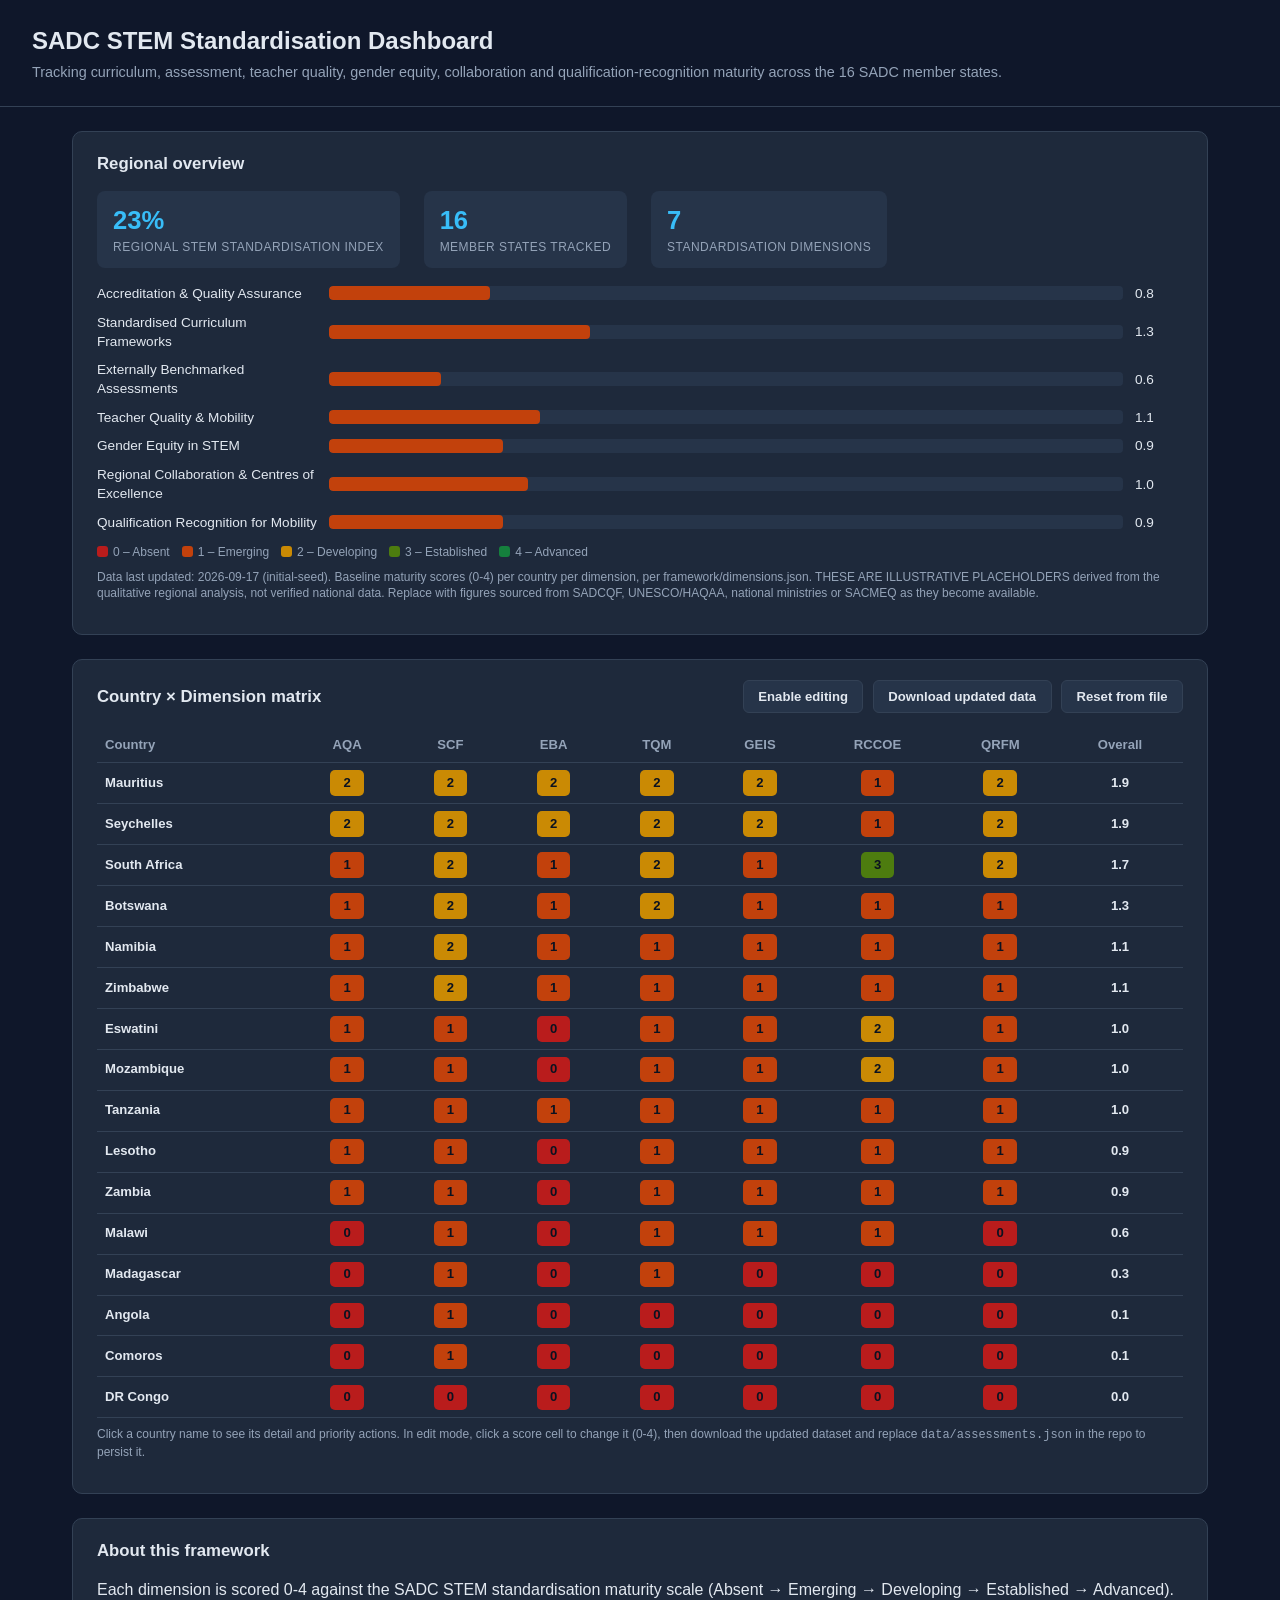
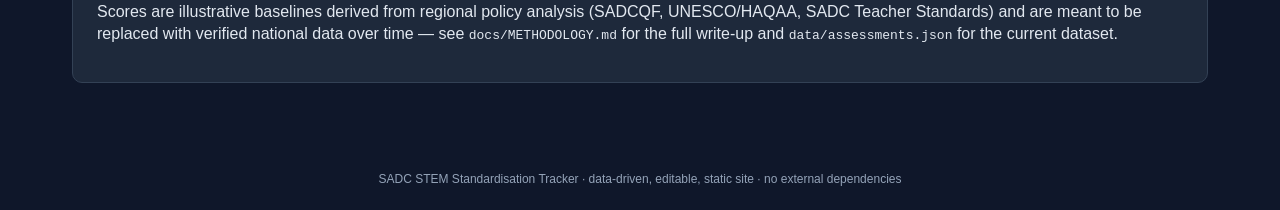
==== sadc-stem-standardisation/webapp/index.html @ d544bf15 "Add SADC STEM standardisation tracker with editable dashboard Turns the SADC STEM standardisation an" ====
<!DOCTYPE html>
<html lang="en">
<head>
<meta charset="UTF-8" />
<meta name="viewport" content="width=device-width, initial-scale=1.0" />
<title>SADC STEM Standardisation Dashboard</title>
<link rel="stylesheet" href="style.css" />
</head>
<body>
<header>
  <h1>SADC STEM Standardisation Dashboard</h1>
  <p>Tracking curriculum, assessment, teacher quality, gender equity, collaboration and qualification-recognition maturity across the 16 SADC member states.</p>
</header>

<main>
  <section class="panel">
    <h2>Regional overview</h2>
    <div class="stat-row" id="stat-row"></div>
    <div id="regional-chart"></div>
    <div class="legend" id="legend"></div>
    <p class="meta-note" id="meta-note"></p>
  </section>

  <section class="panel">
    <h2>
      Country &times; Dimension matrix
      <span class="controls">
        <button class="secondary" id="edit-toggle">Enable editing</button>
        <button class="secondary" id="download-btn">Download updated data</button>
        <button class="secondary" id="reset-btn">Reset from file</button>
      </span>
    </h2>
    <table id="matrix">
      <thead><tr id="matrix-head"></tr></thead>
      <tbody id="matrix-body"></tbody>
    </table>
    <p class="meta-note">Click a country name to see its detail and priority actions. In edit mode, click a score cell to change it (0-4), then download the updated dataset and replace <code>data/assessments.json</code> in the repo to persist it.</p>
  </section>

  <section class="panel" id="detail-panel">
    <h2 id="detail-title">Country detail</h2>
    <div class="detail-grid" id="detail-grid"></div>
    <h2 style="margin-top:1rem;">Priority actions (weakest dimensions)</h2>
    <ul class="actions-list" id="detail-actions"></ul>
  </section>

  <section class="panel">
    <h2>About this framework</h2>
    <p>Each dimension is scored 0-4 against the SADC STEM standardisation maturity scale (Absent &rarr; Emerging &rarr; Developing &rarr; Established &rarr; Advanced). Scores are illustrative baselines derived from regional policy analysis (SADCQF, UNESCO/HAQAA, SADC Teacher Standards) and are meant to be replaced with verified national data over time &mdash; see <code>docs/METHODOLOGY.md</code> for the full write-up and <code>data/assessments.json</code> for the current dataset.</p>
  </section>
</main>

<footer>SADC STEM Standardisation Tracker &middot; data-driven, editable, static site &middot; no external dependencies</footer>

<script src="app.js"></script>
</body>
</html>
---- sadc-stem-standardisation/webapp/style.css ----
:root {
  --bg: #0f172a;
  --panel: #1e293b;
  --panel-alt: #263449;
  --text: #e2e8f0;
  --text-dim: #94a3b8;
  --border: #334155;
  --accent: #38bdf8;
}

* { box-sizing: border-box; }

body {
  margin: 0;
  font-family: -apple-system, BlinkMacSystemFont, "Segoe UI", Roboto, sans-serif;
  background: var(--bg);
  color: var(--text);
  line-height: 1.4;
}

header {
  padding: 1.5rem 2rem;
  border-bottom: 1px solid var(--border);
}

header h1 { margin: 0 0 0.25rem; font-size: 1.5rem; }
header p { margin: 0; color: var(--text-dim); font-size: 0.9rem; }

main {
  max-width: 1200px;
  margin: 0 auto;
  padding: 1.5rem 2rem 4rem;
  display: grid;
  gap: 1.5rem;
}

.panel {
  background: var(--panel);
  border: 1px solid var(--border);
  border-radius: 10px;
  padding: 1.25rem 1.5rem;
}

.panel h2 {
  margin: 0 0 1rem;
  font-size: 1.05rem;
  display: flex;
  align-items: center;
  justify-content: space-between;
  gap: 1rem;
}

.stat-row {
  display: flex;
  gap: 1.5rem;
  flex-wrap: wrap;
  margin-bottom: 1rem;
}

.stat {
  background: var(--panel-alt);
  border-radius: 8px;
  padding: 0.75rem 1rem;
  min-width: 160px;
}

.stat .value { font-size: 1.6rem; font-weight: 700; color: var(--accent); }
.stat .label { font-size: 0.75rem; color: var(--text-dim); text-transform: uppercase; letter-spacing: 0.04em; }

.bar-row {
  display: grid;
  grid-template-columns: 220px 1fr 3rem;
  align-items: center;
  gap: 0.75rem;
  margin-bottom: 0.6rem;
  font-size: 0.85rem;
}

.bar-track {
  background: var(--panel-alt);
  border-radius: 4px;
  overflow: hidden;
  height: 14px;
}

.bar-fill { height: 100%; border-radius: 4px; }

table { width: 100%; border-collapse: collapse; font-size: 0.82rem; }
th, td { padding: 0.45rem 0.5rem; text-align: center; border-bottom: 1px solid var(--border); }
th { color: var(--text-dim); font-weight: 600; cursor: pointer; user-select: none; white-space: nowrap; }
th:first-child, td:first-child { text-align: left; cursor: pointer; }
td:first-child { font-weight: 600; }
tbody tr:hover { background: var(--panel-alt); }

.cell {
  display: inline-flex;
  align-items: center;
  justify-content: center;
  width: 2.1rem;
  height: 1.6rem;
  border-radius: 5px;
  font-weight: 700;
  color: #0b1220;
}

.cell input {
  width: 2.1rem;
  height: 1.6rem;
  border: none;
  border-radius: 5px;
  text-align: center;
  font-weight: 700;
  color: #0b1220;
}

.legend { display: flex; gap: 0.75rem; flex-wrap: wrap; font-size: 0.75rem; color: var(--text-dim); margin-top: 0.75rem; }
.legend span.swatch { display: inline-block; width: 0.7rem; height: 0.7rem; border-radius: 3px; margin-right: 0.3rem; vertical-align: -1px; }

.controls { display: flex; gap: 0.6rem; flex-wrap: wrap; }
button {
  background: var(--accent);
  color: #06202f;
  border: none;
  padding: 0.5rem 0.9rem;
  border-radius: 6px;
  font-weight: 600;
  cursor: pointer;
  font-size: 0.82rem;
}
button.secondary { background: var(--panel-alt); color: var(--text); border: 1px solid var(--border); }

#detail-panel { display: none; }
#detail-panel.active { display: block; }

.detail-grid { display: grid; grid-template-columns: repeat(auto-fit, minmax(220px, 1fr)); gap: 0.75rem; margin-bottom: 1rem; }
.detail-card { background: var(--panel-alt); border-radius: 8px; padding: 0.75rem; }
.detail-card .dim-name { font-size: 0.8rem; color: var(--text-dim); margin-bottom: 0.25rem; }
.detail-card .dim-score { font-size: 1.1rem; font-weight: 700; }

.actions-list { list-style: none; padding: 0; margin: 0; }
.actions-list li { background: var(--panel-alt); border-radius: 6px; padding: 0.6rem 0.8rem; margin-bottom: 0.5rem; font-size: 0.85rem; }
.actions-list li .dim-tag { display: block; font-size: 0.72rem; color: var(--accent); text-transform: uppercase; letter-spacing: 0.03em; margin-bottom: 0.2rem; }

footer { text-align: center; color: var(--text-dim); font-size: 0.75rem; padding: 1.5rem; }
.meta-note { font-size: 0.75rem; color: var(--text-dim); margin-top: 0.5rem; }
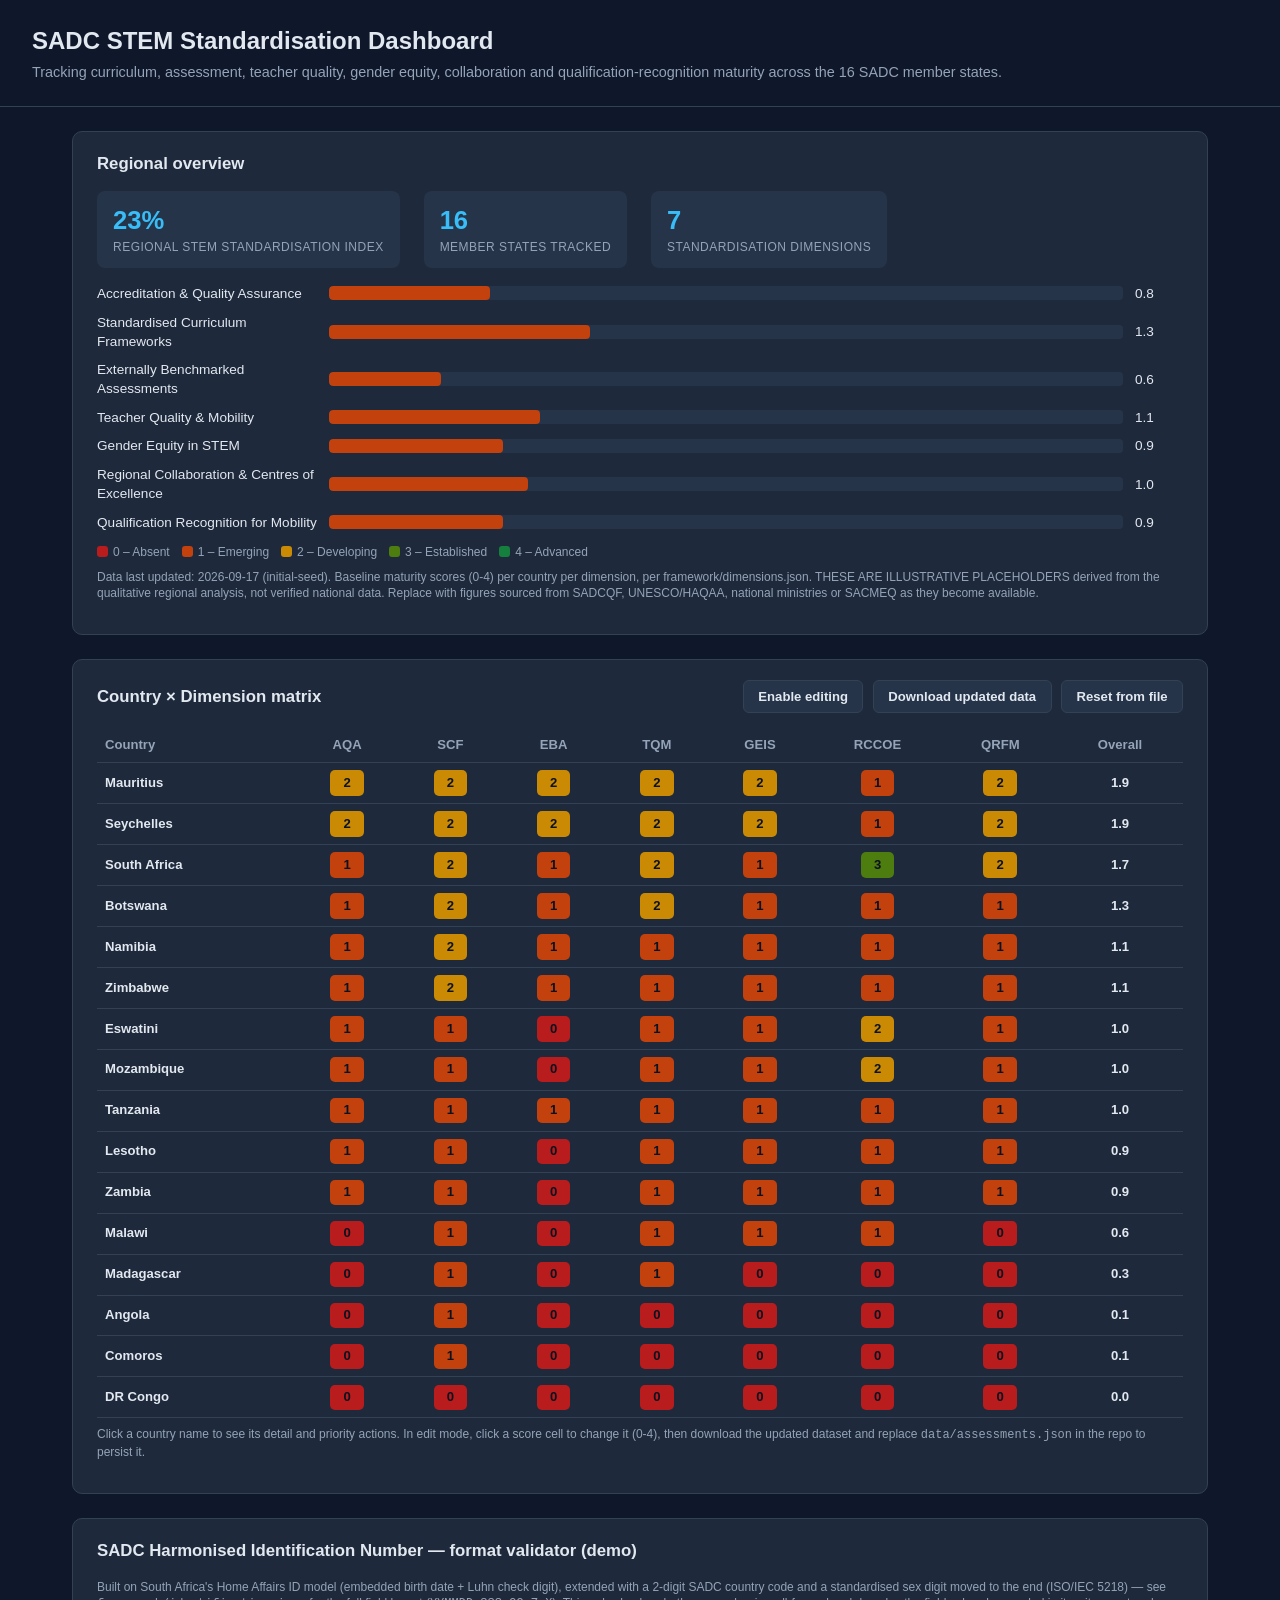
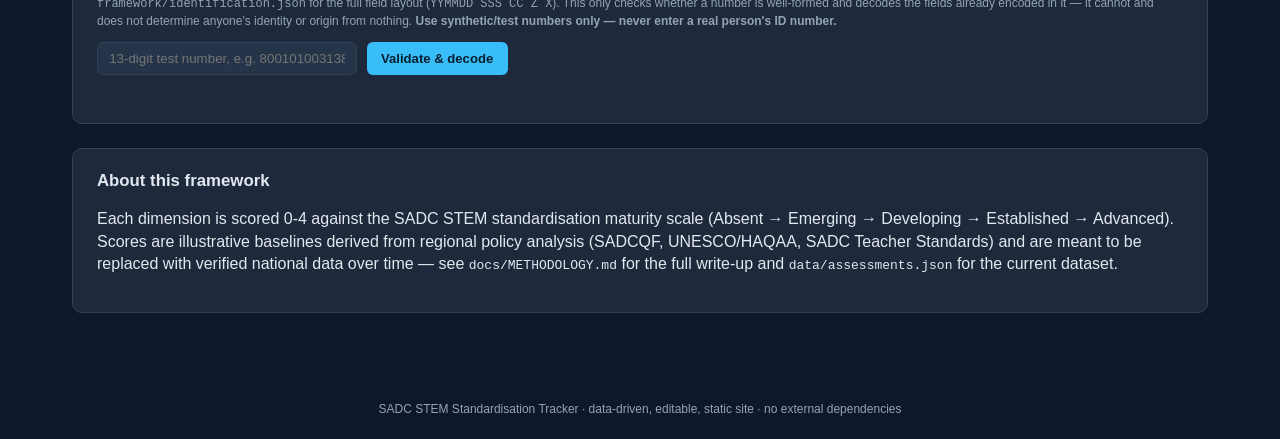
==== commit 6480f9c7: "Merge demographics and a harmonised ID format into the STEM tracker Adds data/demographics.json (pop" ====
--- a/sadc-stem-standardisation/webapp/index.html
+++ b/sadc-stem-standardisation/webapp/index.html
@@ -40,8 +40,28 @@
   <section class="panel" id="detail-panel">
     <h2 id="detail-title">Country detail</h2>
     <div class="detail-grid" id="detail-grid"></div>
+    <h2 style="margin-top:1rem;">Demographics</h2>
+    <div class="detail-grid" id="demographics-grid"></div>
     <h2 style="margin-top:1rem;">Priority actions (weakest dimensions)</h2>
     <ul class="actions-list" id="detail-actions"></ul>
+  </section>
+
+  <section class="panel">
+    <h2>SADC Harmonised Identification Number &mdash; format validator (demo)</h2>
+    <p class="meta-note">
+      Built on South Africa's Home Affairs ID model (embedded birth date + Luhn check digit), extended with a
+      2-digit SADC country code and a standardised sex digit moved to the end (ISO/IEC 5218) &mdash; see
+      <code>framework/identification.json</code> for the full field layout (<code>YYMMDD SSS CC Z X</code>).
+      This only checks whether a number is well-formed and decodes the fields already encoded in it &mdash; it
+      cannot and does not determine anyone's identity or origin from nothing.
+      <strong>Use synthetic/test numbers only &mdash; never enter a real person's ID number.</strong>
+    </p>
+    <div class="controls" style="margin-bottom:0.75rem;">
+      <input type="text" id="id-input" placeholder="13-digit test number, e.g. 8001010031381" maxlength="13"
+             style="padding:0.5rem 0.7rem; border-radius:6px; border:1px solid var(--border); background:var(--panel-alt); color:var(--text); min-width:260px;" />
+      <button id="id-validate-btn">Validate &amp; decode</button>
+    </div>
+    <div id="id-result" class="detail-grid"></div>
   </section>
 
   <section class="panel">
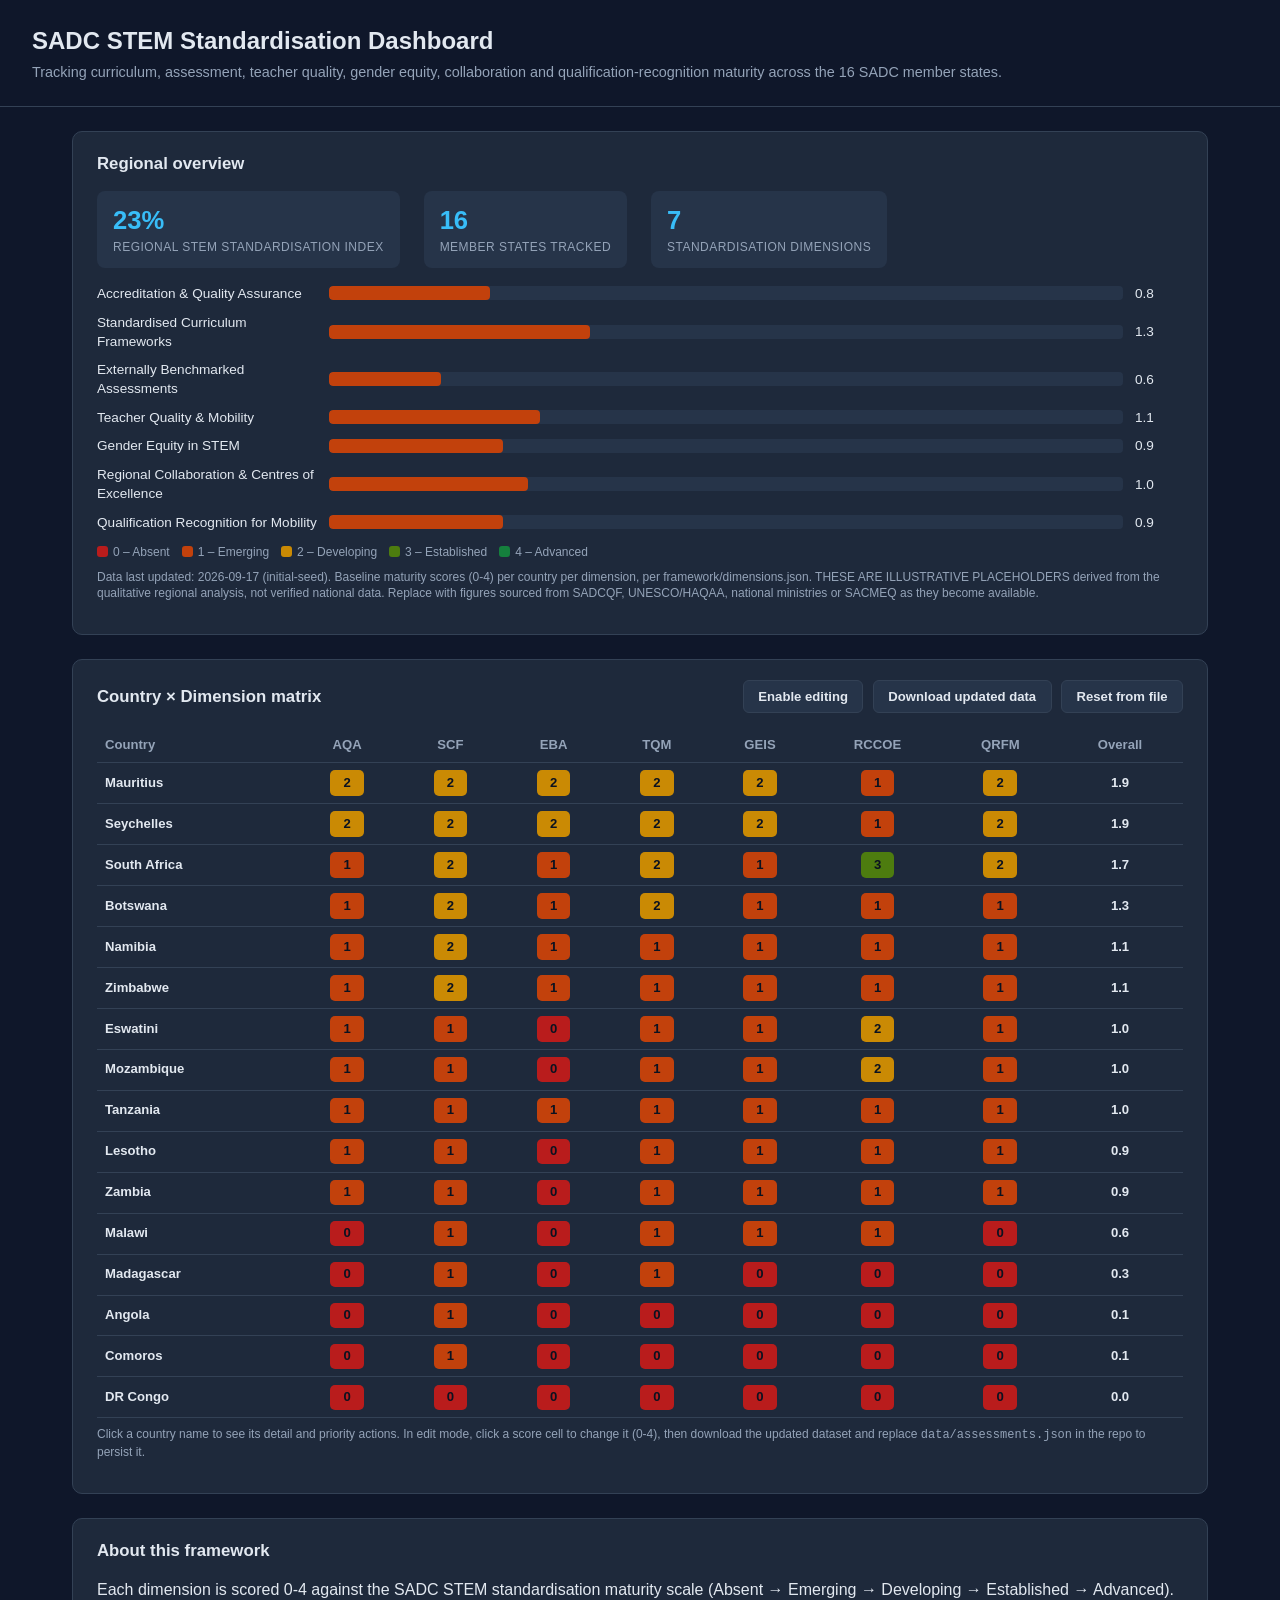
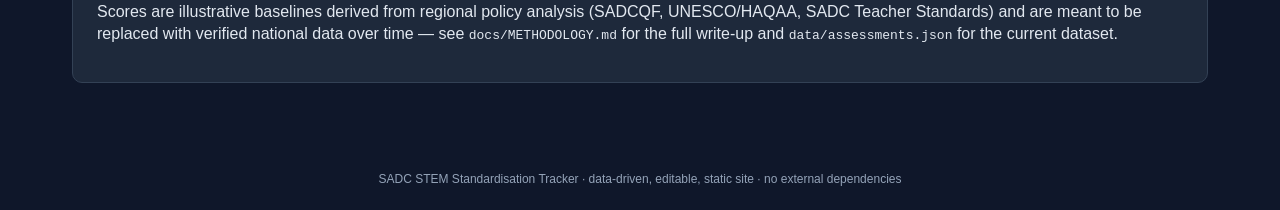
==== commit cce4aa39: "Merge main into police-crime-stats-dashboard branch" ====
--- a/sadc-stem-standardisation/webapp/index.html
+++ b/sadc-stem-standardisation/webapp/index.html
@@ -40,28 +40,8 @@
   <section class="panel" id="detail-panel">
     <h2 id="detail-title">Country detail</h2>
     <div class="detail-grid" id="detail-grid"></div>
-    <h2 style="margin-top:1rem;">Demographics</h2>
-    <div class="detail-grid" id="demographics-grid"></div>
     <h2 style="margin-top:1rem;">Priority actions (weakest dimensions)</h2>
     <ul class="actions-list" id="detail-actions"></ul>
-  </section>
-
-  <section class="panel">
-    <h2>SADC Harmonised Identification Number &mdash; format validator (demo)</h2>
-    <p class="meta-note">
-      Built on South Africa's Home Affairs ID model (embedded birth date + Luhn check digit), extended with a
-      2-digit SADC country code and a standardised sex digit moved to the end (ISO/IEC 5218) &mdash; see
-      <code>framework/identification.json</code> for the full field layout (<code>YYMMDD SSS CC Z X</code>).
-      This only checks whether a number is well-formed and decodes the fields already encoded in it &mdash; it
-      cannot and does not determine anyone's identity or origin from nothing.
-      <strong>Use synthetic/test numbers only &mdash; never enter a real person's ID number.</strong>
-    </p>
-    <div class="controls" style="margin-bottom:0.75rem;">
-      <input type="text" id="id-input" placeholder="13-digit test number, e.g. 8001010031381" maxlength="13"
-             style="padding:0.5rem 0.7rem; border-radius:6px; border:1px solid var(--border); background:var(--panel-alt); color:var(--text); min-width:260px;" />
-      <button id="id-validate-btn">Validate &amp; decode</button>
-    </div>
-    <div id="id-result" class="detail-grid"></div>
   </section>
 
   <section class="panel">
